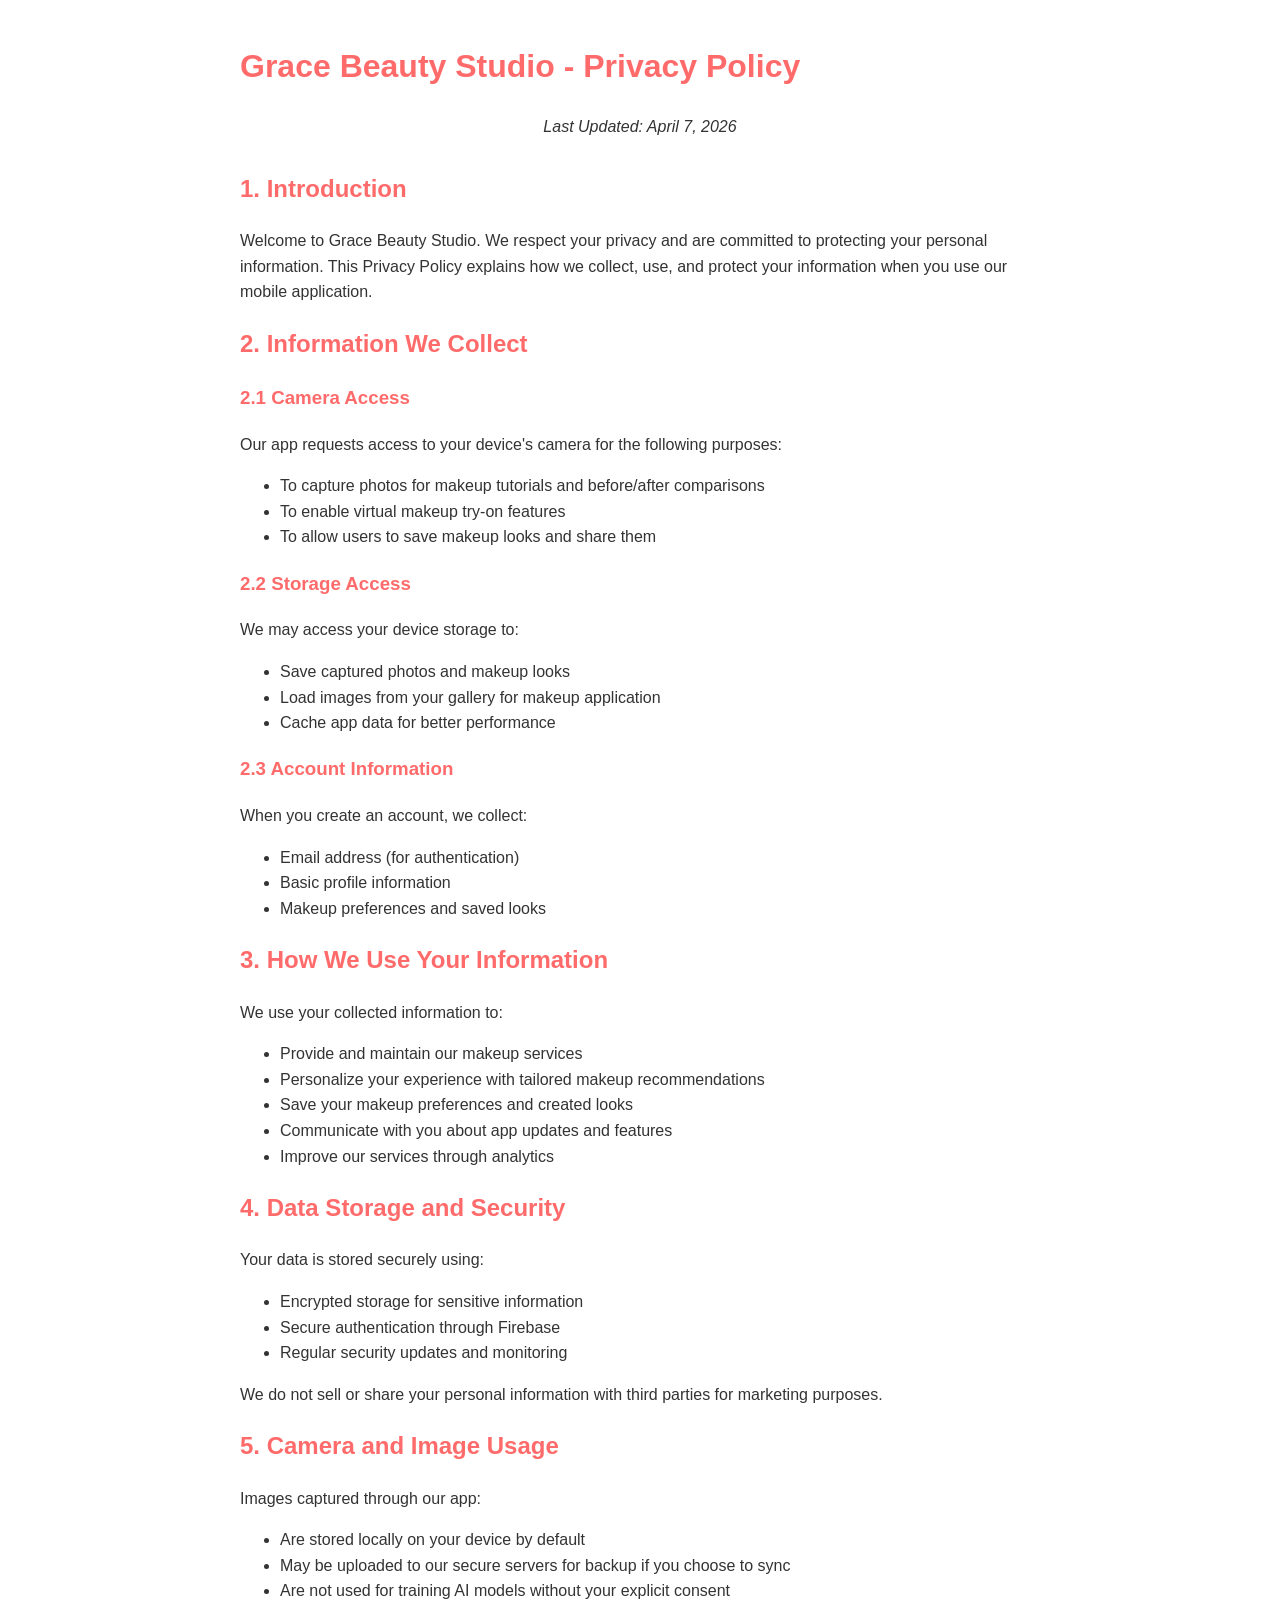
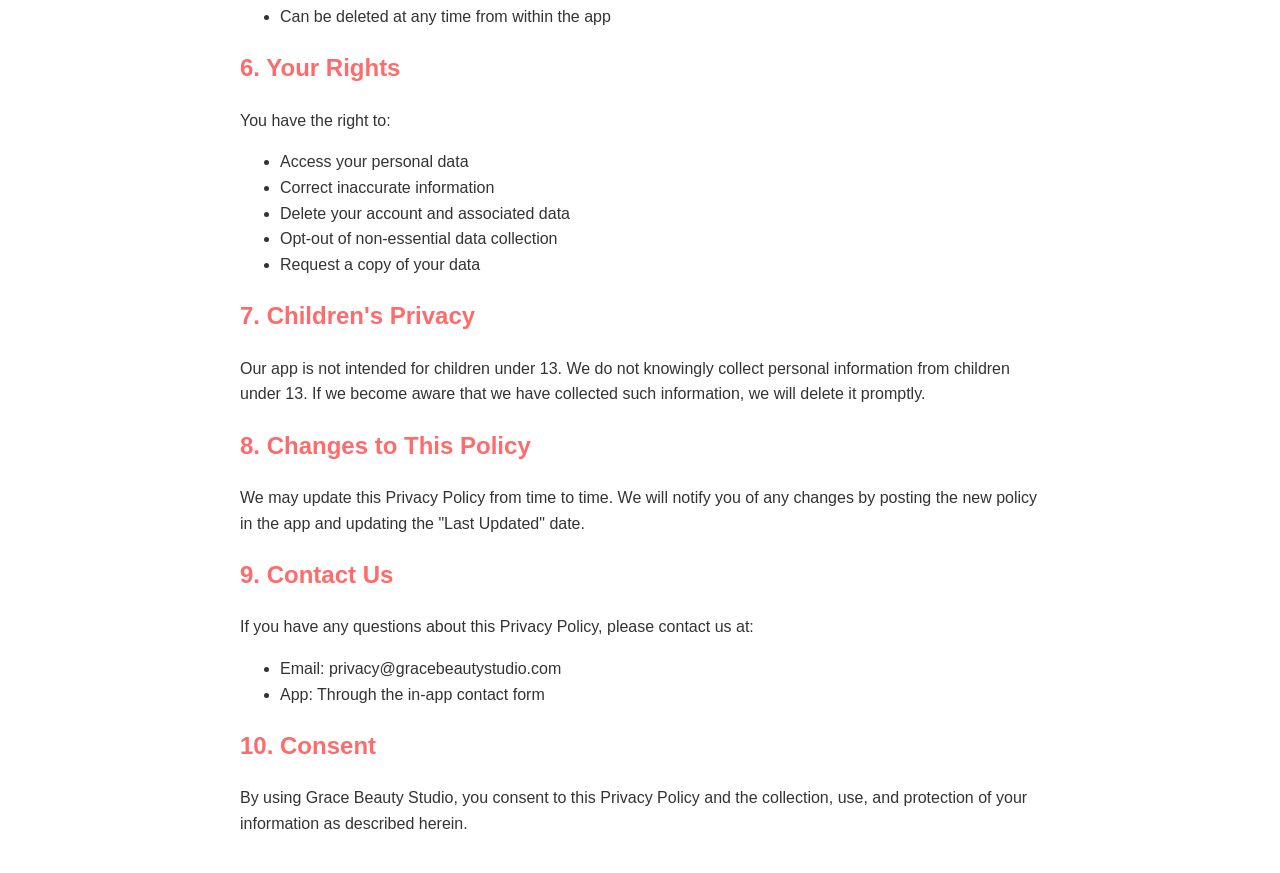
==== privacy_policy.html @ 9da2888c "Add files via upload privacy policy" ====
<!DOCTYPE html>
<html lang="en">
<head>
    <meta charset="UTF-8">
    <meta name="viewport" content="width=device-width, initial-scale=1.0">
    <title>Grace Beauty Studio - Privacy Policy</title>
    <style>
        body {
            font-family: Arial, sans-serif;
            line-height: 1.6;
            max-width: 800px;
            margin: 0 auto;
            padding: 20px;
            color: #333;
        }
        h1, h2, h3 {
            color: #FF6B6B;
        }
        .date {
            text-align: center;
            font-style: italic;
            margin-bottom: 30px;
        }
    </style>
</head>
<body>
    <h1>Grace Beauty Studio - Privacy Policy</h1>
    <p class="date">Last Updated: April 7, 2026</p>

    <h2>1. Introduction</h2>
    <p>Welcome to Grace Beauty Studio. We respect your privacy and are committed to protecting your personal information. This Privacy Policy explains how we collect, use, and protect your information when you use our mobile application.</p>

    <h2>2. Information We Collect</h2>
    
    <h3>2.1 Camera Access</h3>
    <p>Our app requests access to your device's camera for the following purposes:</p>
    <ul>
        <li>To capture photos for makeup tutorials and before/after comparisons</li>
        <li>To enable virtual makeup try-on features</li>
        <li>To allow users to save makeup looks and share them</li>
    </ul>

    <h3>2.2 Storage Access</h3>
    <p>We may access your device storage to:</p>
    <ul>
        <li>Save captured photos and makeup looks</li>
        <li>Load images from your gallery for makeup application</li>
        <li>Cache app data for better performance</li>
    </ul>

    <h3>2.3 Account Information</h3>
    <p>When you create an account, we collect:</p>
    <ul>
        <li>Email address (for authentication)</li>
        <li>Basic profile information</li>
        <li>Makeup preferences and saved looks</li>
    </ul>

    <h2>3. How We Use Your Information</h2>
    <p>We use your collected information to:</p>
    <ul>
        <li>Provide and maintain our makeup services</li>
        <li>Personalize your experience with tailored makeup recommendations</li>
        <li>Save your makeup preferences and created looks</li>
        <li>Communicate with you about app updates and features</li>
        <li>Improve our services through analytics</li>
    </ul>

    <h2>4. Data Storage and Security</h2>
    <p>Your data is stored securely using:</p>
    <ul>
        <li>Encrypted storage for sensitive information</li>
        <li>Secure authentication through Firebase</li>
        <li>Regular security updates and monitoring</li>
    </ul>
    <p>We do not sell or share your personal information with third parties for marketing purposes.</p>

    <h2>5. Camera and Image Usage</h2>
    <p>Images captured through our app:</p>
    <ul>
        <li>Are stored locally on your device by default</li>
        <li>May be uploaded to our secure servers for backup if you choose to sync</li>
        <li>Are not used for training AI models without your explicit consent</li>
        <li>Can be deleted at any time from within the app</li>
    </ul>

    <h2>6. Your Rights</h2>
    <p>You have the right to:</p>
    <ul>
        <li>Access your personal data</li>
        <li>Correct inaccurate information</li>
        <li>Delete your account and associated data</li>
        <li>Opt-out of non-essential data collection</li>
        <li>Request a copy of your data</li>
    </ul>

    <h2>7. Children's Privacy</h2>
    <p>Our app is not intended for children under 13. We do not knowingly collect personal information from children under 13. If we become aware that we have collected such information, we will delete it promptly.</p>

    <h2>8. Changes to This Policy</h2>
    <p>We may update this Privacy Policy from time to time. We will notify you of any changes by posting the new policy in the app and updating the "Last Updated" date.</p>

    <h2>9. Contact Us</h2>
    <p>If you have any questions about this Privacy Policy, please contact us at:</p>
    <ul>
        <li>Email: privacy@gracebeautystudio.com</li>
        <li>App: Through the in-app contact form</li>
    </ul>

    <h2>10. Consent</h2>
    <p>By using Grace Beauty Studio, you consent to this Privacy Policy and the collection, use, and protection of your information as described herein.</p>
</body>
</html>
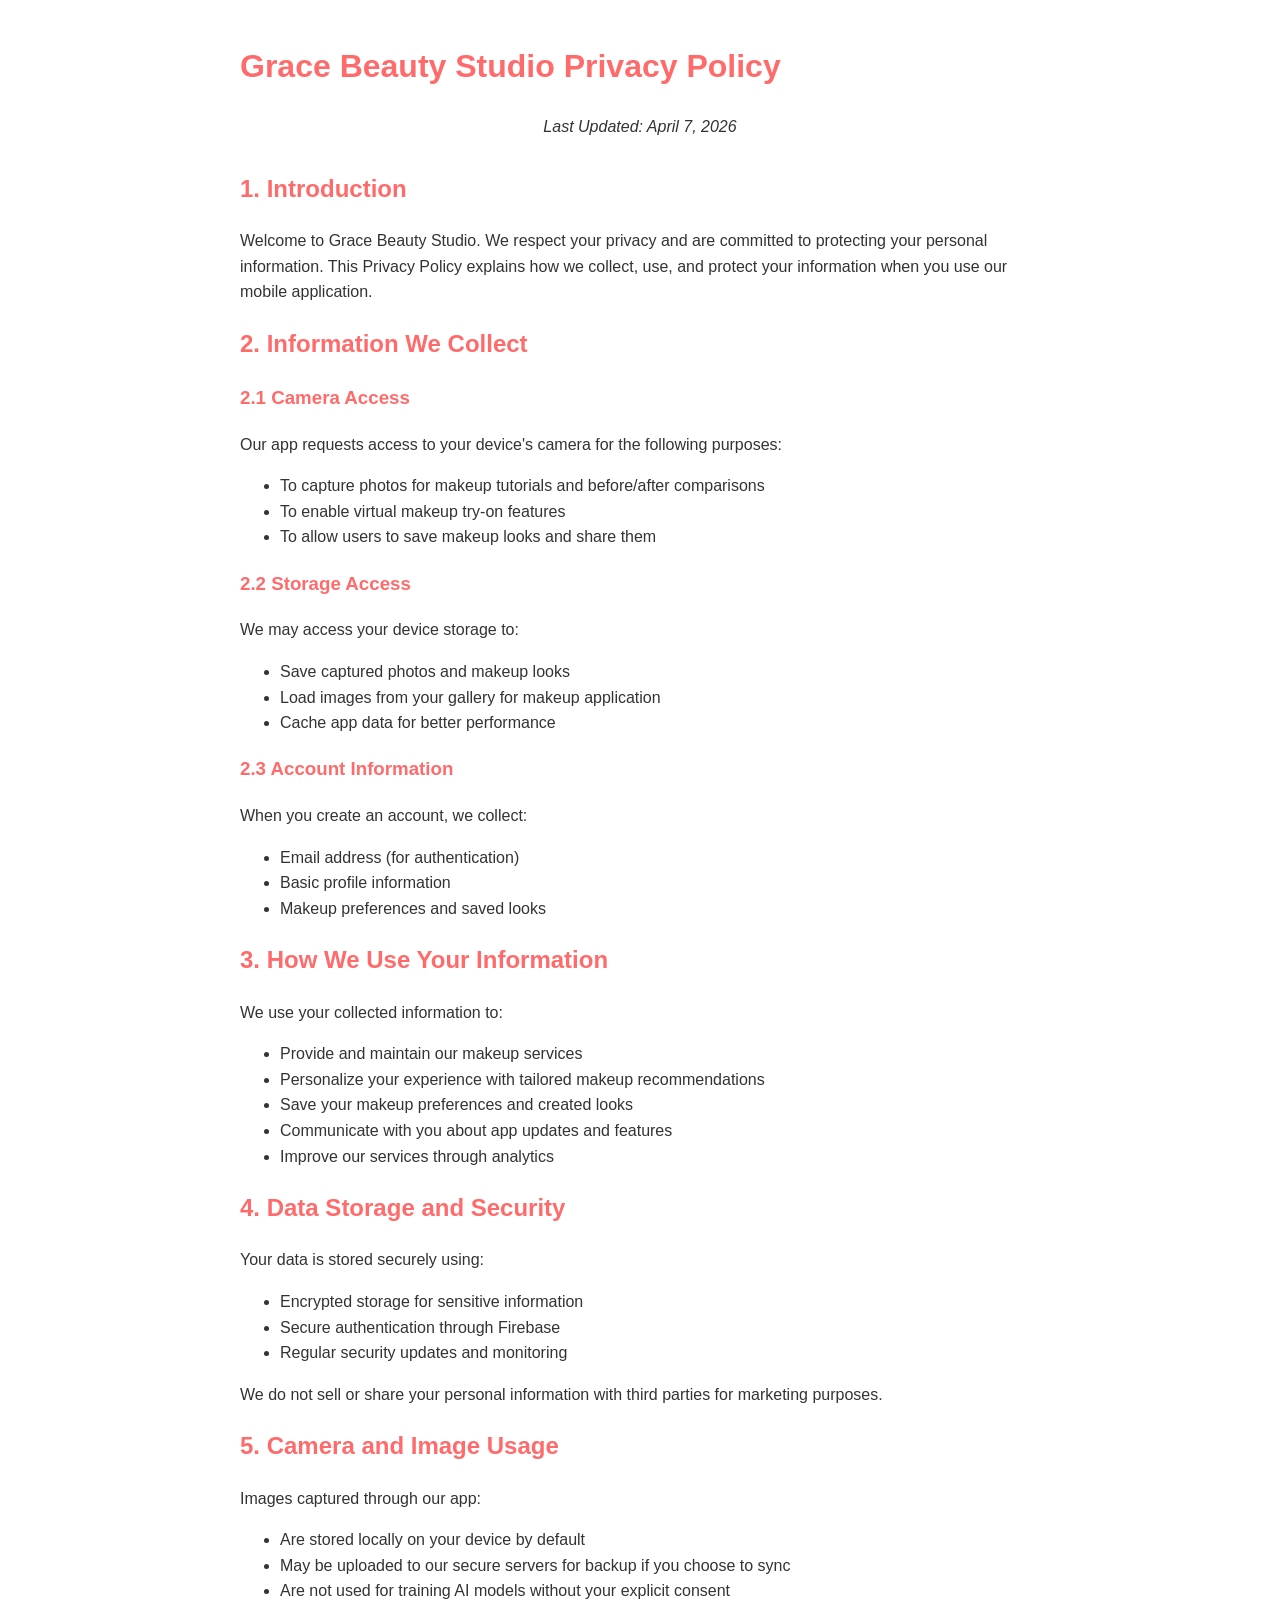
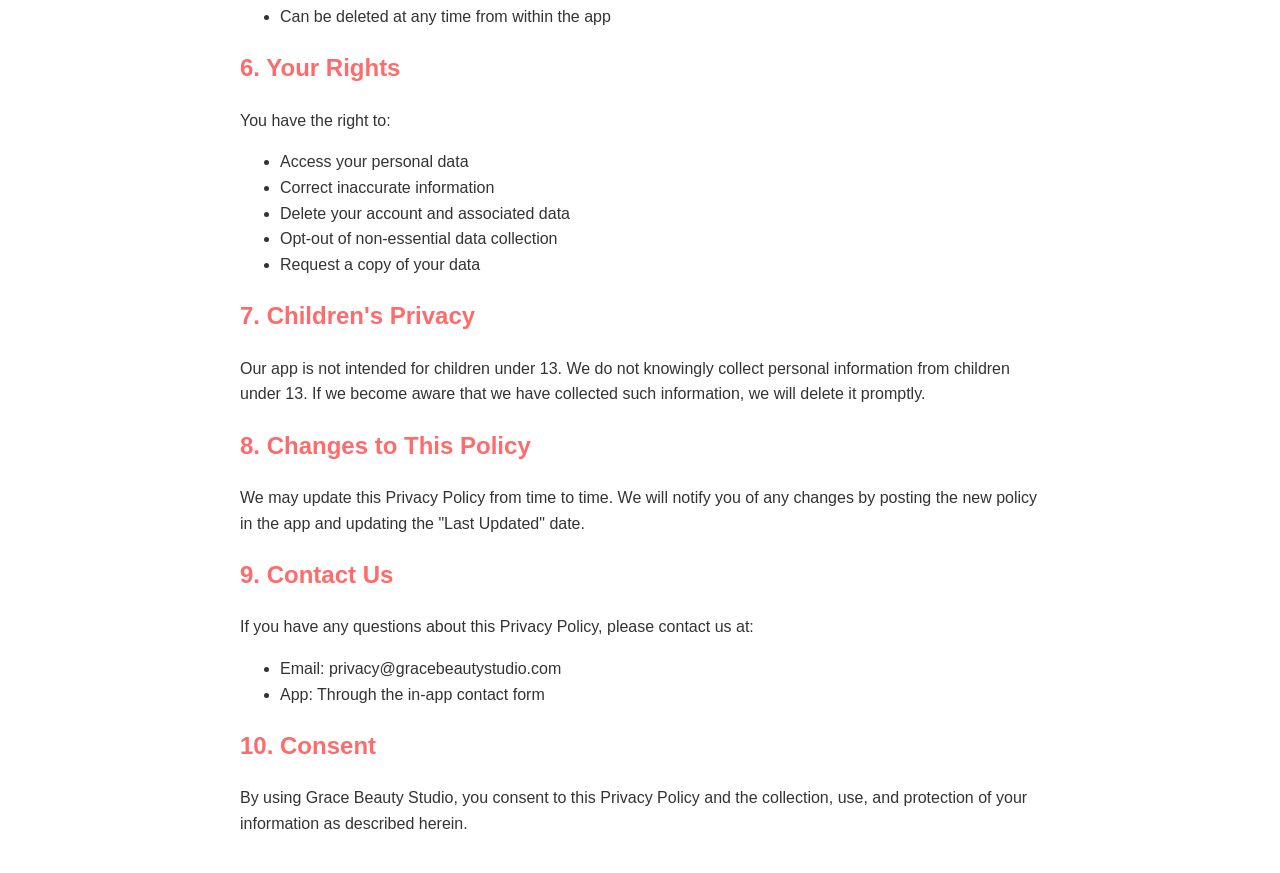
==== commit c4cac329: "update privacy policy" ====
--- a/privacy_policy.html
+++ b/privacy_policy.html
@@ -24,7 +24,7 @@
     </style>
 </head>
 <body>
-    <h1>Grace Beauty Studio - Privacy Policy</h1>
+    <h1>Grace Beauty Studio Privacy Policy</h1>
     <p class="date">Last Updated: April 7, 2026</p>
 
     <h2>1. Introduction</h2>
